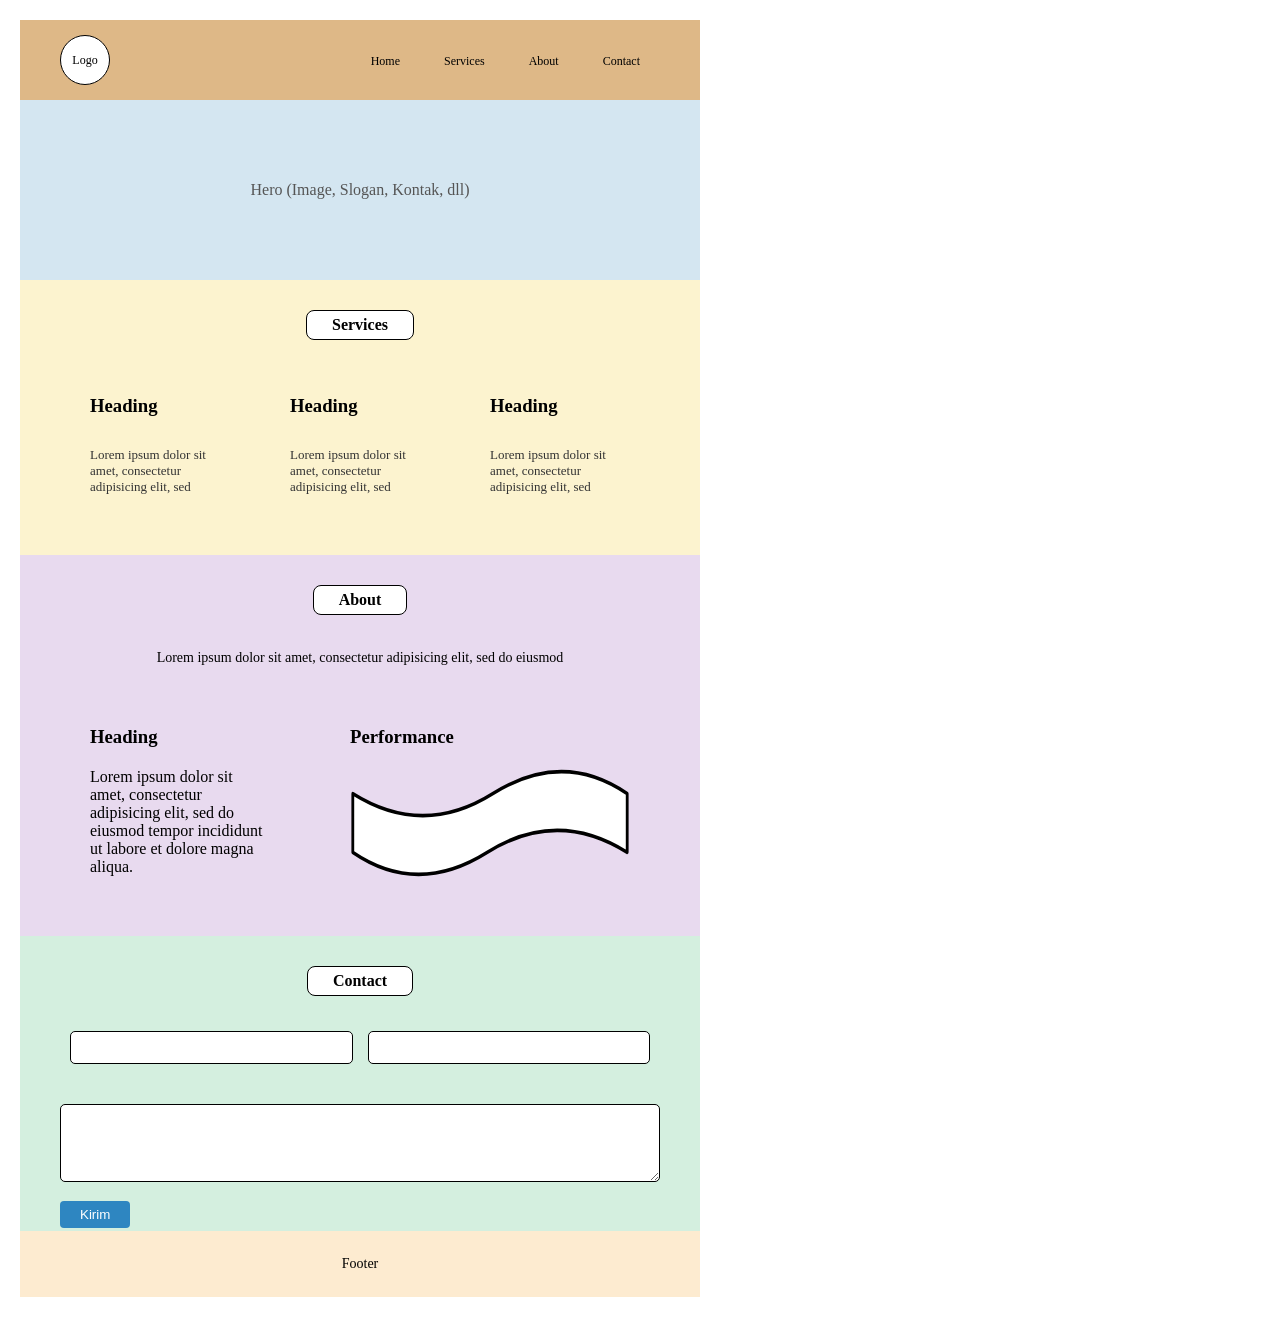
==== index.html @ 7a407e33 "Tambah index dan style untuk web03" ====
<!DOCTYPE html>
<html lang="id">
<head>
    <meta charset="UTF-8">
    <meta name="viewport" content="width=device-width, initial-scale=1.0">
    <title>Latihan Web 03</title>
    <link rel="stylesheet" href="style.css">
</head>
<body>
    <!-- Header / Navigasi -->
    <div class="header">
        <div class="logo">Logo</div>
        <div class="nav-menu">
            <a href="#">Home</a>
            <a href="#">Services</a>
            <a href="#">About</a>
            <a href="#">Contact</a>
        </div>
    </div>
    <!-- Hero Section -->
    <div class="hero">
        <p>Hero (Image, Slogan, Kontak, dll)</p>
    </div>
    <!-- Services Section -->
    <div class="services-section">
        <div class="section-title">Services</div>
        <div class="services-container">
            <div class="service-box">
                <h3>Heading</h3>
                <p>Lorem ipsum dolor sit amet, consectetur adipisicing elit, sed</p>
            </div>
            <div class="service-box">
                <h3>Heading</h3>
                <p>Lorem ipsum dolor sit amet, consectetur adipisicing elit, sed</p>
            </div>
            <div class="service-box">
                <h3>Heading</h3>
                <p>Lorem ipsum dolor sit amet, consectetur adipisicing elit, sed</p>
            </div>
        </div>
    </div>
    <!-- About Section -->
    <div class="about-section">
        <div class="section-title">About</div>
        <p class="about-desc">Lorem ipsum dolor sit amet, consectetur adipisicing elit, sed do eiusmod</p>
        <div class="about-content">
            <div class="about-left">
                <h3>Heading</h3>
                <p>Lorem ipsum dolor sit amet, consectetur adipisicing elit, sed do eiusmod tempor incididunt ut labore et dolore magna aliqua.</p>
            </div>
            <div class="wave-box">
                <h3>Performance</h3>
                <svg viewBox="0 0 500 150" preserveAspectRatio="none">
                <path 
                d="M 5,35 Q 130,95 255,35 T 495,35 L 495,115 Q 370,55 245,115 T 5,115 Z" 
                fill="#ffffff" 
                stroke="#000000" 
                stroke-width="5" 
                stroke-linejoin="round"
                />
                </svg>
            </div>
        </div>
    </div>
    <!-- Contact Section -->
    <div class="contact-section">
        <div class="section-title">Contact</div>
        <div class="form-row">
            <input type="text">
            <input type="text">
        </div>
        <textarea rows="4"></textarea>
        <button class="btn-kirim">Kirim</button>
    </div>
    <!-- Footer -->
    <div class="footer">
        <p>Footer</p>
    </div>

</body>
</html>
---- style.css ----
/* Pengaturan Dasar */
* {
    margin: 0;
    padding: 10px;
    box-sizing: border-box;
}

body {
    width: 700px;
}

.header {
    background-color:burlywood;
    padding: 15px 40px;
    display: flex;
    justify-content: space-between;
    align-items: center;
}

.logo {
    border: 1px solid #000;
    border-radius: 50%;
    width: 50px;
    height: 50px;
    display: flex;
    align-items: center;
    justify-content: center;
    font-size: 12px;
    background-color: white;
}

.nav-menu a {
    text-decoration: none;
    color: #000;
    margin-left: 20px;
    font-size: 12px;
}

/* 2. Hero Section */
.hero {
    background-color: #d4e6f1;
    height: 180px;
    display: flex;
    align-items: center;
    justify-content: center;
    color: #555;
}

/* 3. Services Section */
.services-section {
    background-color: #fcf3cf;
    padding: 30px 40px;
    text-align: center;
}

.section-title {
    border: 1px solid #000;
    display: inline-block;
    padding: 5px 25px;
    border-radius: 8px;
    margin-bottom: 25px;
    font-weight: bold;
    background: #fff;
}

.services-container {
    display: flex;
    justify-content: space-between;
    gap: 20px;
}

.service-box {
    background: transparent;
    text-align: left;
    flex: 1;
}

.service-box h3 {
    margin-bottom: 10px;
}

.service-box p {
    font-size: 13px;
    color: #333;
}

/* 4. About Section */
.about-section {
    background-color: #e8daef;
    padding: 30px 40px;
    text-align: center;
}

.about-desc {
    margin-bottom: 20px;
    font-size: 14px;
}

.about-content {
    display: flex;
    justify-content: space-between;
    gap: 40px;
    text-align: left;
}

.about-left, .about-right {
    flex: 1;
}

.wave-box {
      width: 100%;
      max-width: 320px;
      height: 150px;
}

.wave-box svg {
      width: 100%;
      height: 100%;
}

/* 5. Contact Section */
.contact-section {
    background-color: #d4efdf;
    padding: 30px 40px;
    text-align: center;
}

.form-row {
    display: flex;
    gap: 15px;
    margin-bottom: 15px;
}

.form-row input, .contact-section textarea {
    width: 100%;
    padding: 8px;
    border: 1px solid #000;
    border-radius: 5px;
    background: #fff;
    margin-bottom: 15px;
}

.btn-kirim {
    background-color: #2e86c1;
    color: #fff;
    border: none;
    padding: 6px 20px;
    border-radius: 4px;
    cursor: pointer;
    float: left;
}

/* 6. Footer */
.footer {
    background-color: #fdebd0;
    text-align: center;
    padding: 15px;
    font-size: 14px;
    clear: both;
}
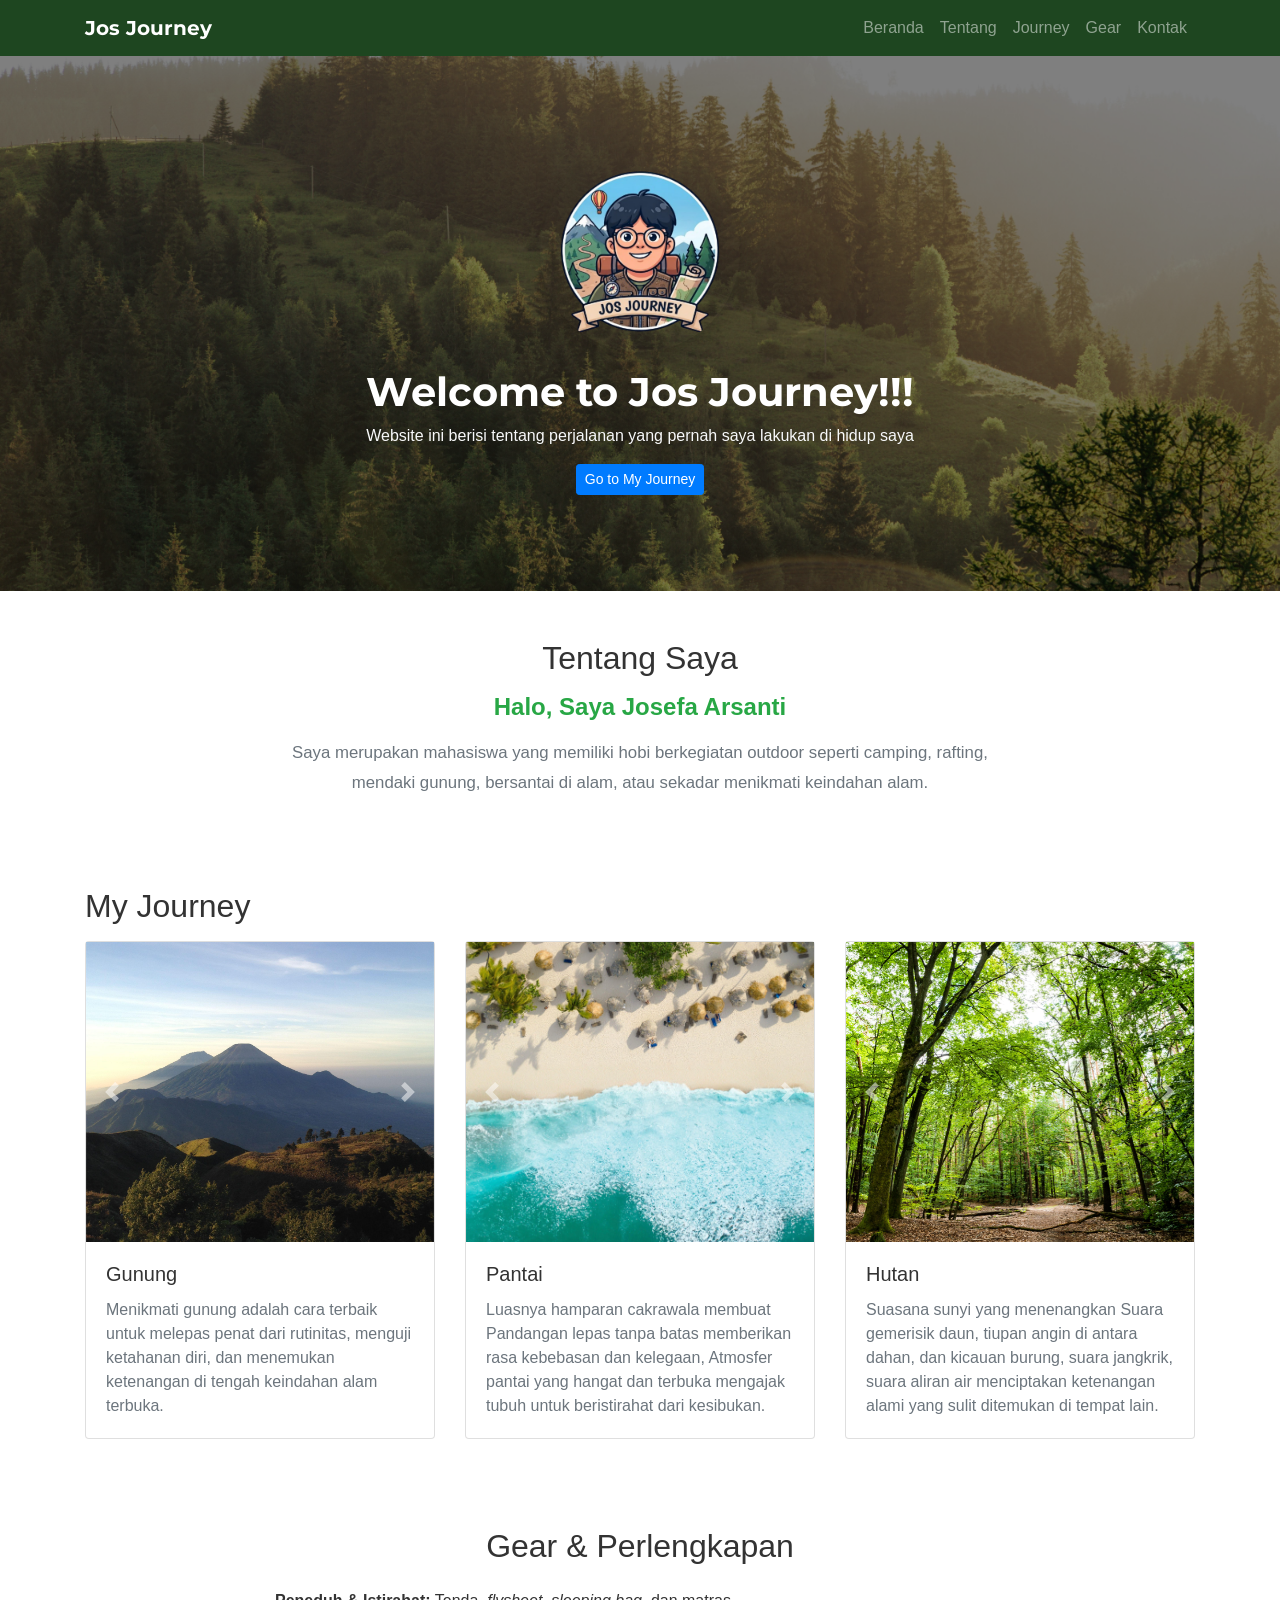
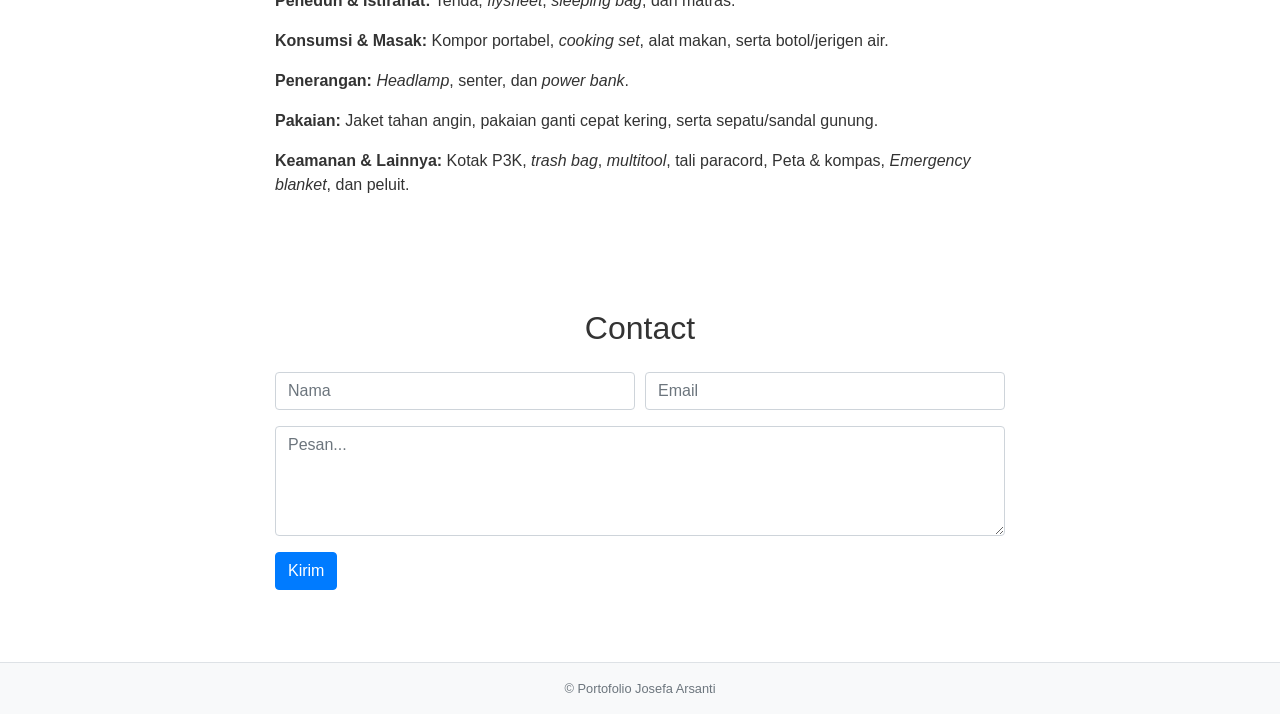
==== commit cd7f085c: "commit pertama web portfolio" ====
--- a/index.html
+++ b/index.html
@@ -1,81 +1,244 @@
 <!DOCTYPE html>
 <html lang="id">
+
 <head>
     <meta charset="UTF-8">
     <meta name="viewport" content="width=device-width, initial-scale=1.0">
-    <title>Latihan Web 03</title>
+    <title>Latihan_Web04_Josefa</title>
+    <link rel="stylesheet" href="https://cdn.jsdelivr.net/npm/bootstrap@4.6.2/dist/css/bootstrap.min.css">
+    <link href="https://fonts.googleapis.com/css2?family=Montserrat:wght@400;600;700&display=swap" rel="stylesheet">
     <link rel="stylesheet" href="style.css">
 </head>
+
 <body>
-    <!-- Header / Navigasi -->
-    <div class="header">
-        <div class="logo">Logo</div>
-        <div class="nav-menu">
-            <a href="#">Home</a>
-            <a href="#">Services</a>
-            <a href="#">About</a>
-            <a href="#">Contact</a>
-        </div>
-    </div>
-    <!-- Hero Section -->
-    <div class="hero">
-        <p>Hero (Image, Slogan, Kontak, dll)</p>
-    </div>
-    <!-- Services Section -->
-    <div class="services-section">
-        <div class="section-title">Services</div>
-        <div class="services-container">
-            <div class="service-box">
-                <h3>Heading</h3>
-                <p>Lorem ipsum dolor sit amet, consectetur adipisicing elit, sed</p>
-            </div>
-            <div class="service-box">
-                <h3>Heading</h3>
-                <p>Lorem ipsum dolor sit amet, consectetur adipisicing elit, sed</p>
-            </div>
-            <div class="service-box">
-                <h3>Heading</h3>
-                <p>Lorem ipsum dolor sit amet, consectetur adipisicing elit, sed</p>
-            </div>
-        </div>
-    </div>
-    <!-- About Section -->
-    <div class="about-section">
-        <div class="section-title">About</div>
-        <p class="about-desc">Lorem ipsum dolor sit amet, consectetur adipisicing elit, sed do eiusmod</p>
-        <div class="about-content">
-            <div class="about-left">
-                <h3>Heading</h3>
-                <p>Lorem ipsum dolor sit amet, consectetur adipisicing elit, sed do eiusmod tempor incididunt ut labore et dolore magna aliqua.</p>
-            </div>
-            <div class="wave-box">
-                <h3>Performance</h3>
-                <svg viewBox="0 0 500 150" preserveAspectRatio="none">
-                <path 
-                d="M 5,35 Q 130,95 255,35 T 495,35 L 495,115 Q 370,55 245,115 T 5,115 Z" 
-                fill="#ffffff" 
-                stroke="#000000" 
-                stroke-width="5" 
-                stroke-linejoin="round"
-                />
-                </svg>
-            </div>
-        </div>
-    </div>
-    <!-- Contact Section -->
-    <div class="contact-section">
-        <div class="section-title">Contact</div>
-        <div class="form-row">
-            <input type="text">
-            <input type="text">
-        </div>
-        <textarea rows="4"></textarea>
-        <button class="btn-kirim">Kirim</button>
-    </div>
+
+    <!-- Navbar -->
+    <nav class="navbar navbar-expand-lg navbar-dark bg-secondary">
+        <div class="container">
+            <a class="navbar-brand" href="#">Jos Journey</a>
+            <button class="navbar-toggler" type="button" data-toggle="collapse" data-target="#navbarNav">
+                <span class="navbar-toggler-icon"></span>
+            </button>
+            <div class="collapse navbar-collapse" id="navbarNav">
+                <ul class="navbar-nav ml-auto">
+                    <li class="nav-item"><a class="nav-link" href="#beranda">Beranda</a></li>
+                    <li class="nav-item"><a class="nav-link" href="#tentang">Tentang</a></li>
+                    <li class="nav-item"><a class="nav-link" href="#proyek">Journey</a></li>
+                    <li class="nav-item"><a class="nav-link" href="#gear">Gear</a></li>
+                    <li class="nav-item"><a class="nav-link" href="#gear">Kontak</a></li>
+                </ul>
+            </div>
+        </div>
+    </nav>
+
+    <!-- Beranda -->
+    <section id="beranda" class="container-fluid hero-section text-center py-5">
+        <div class="container py-5">
+            <!-- Tambahkan foto di sini -->
+            <img src="logosantimuka.png" alt="Logo" class="rounded-circle mb-3 shadow foto-profil">
+            <h1 class="display-5 text-white font-weight-bold">Welcome to Jos Journey!!!</h1>
+            <p class="text-light">Website ini berisi tentang perjalanan yang pernah saya lakukan di hidup saya</p>
+            <a href="#proyek" class="btn btn-primary btn-sm">Go to My Journey</a>
+        </div>
+    </section>
+
+    <!-- Tentang -->
+    <section id="tentang" class="container py-5 text-center">
+        <div class="row justify-content-center">
+            <div class="col-md-8">
+                <h2 class="mb-3">Tentang Saya</h2>
+                <h4 class="font-weight-bold mb-3 nama-hijau">Halo, Saya Josefa Arsanti</h4>
+                <p class="text-muted lead" style="font-size: 1.05rem; line-height: 1.8;">
+                    Saya merupakan mahasiswa yang memiliki hobi berkegiatan outdoor seperti camping,
+                    rafting, mendaki gunung, bersantai di alam, atau sekadar menikmati keindahan alam.
+                </p>
+            </div>
+        </div>
+    </section>
+
+    <!-- Proyek -->
+    <section id="proyek" class="container py-4">
+        <h2>My Journey</h2>
+        <div class="row mt-3">
+            <!-- Kartu 1: Gunung dengan Carousel Foto Geser -->
+            <div class="col-md-4">
+                <div class="card mb-3">
+                    <!-- Komponen Carousel Slider Foto -->
+                    <div id="carouselGunung" class="carousel slide" data-ride="carousel">
+                        <div class="carousel-inner">
+                            <div class="carousel-item active">
+                                <img src="prau.jpg" class="d-block w-100" alt="Gunung 1"
+                                    style="height: 300px; object-fit: cover;">
+                            </div>
+                            <div class="carousel-item">
+                                <img src="merbabu.jpg" class="d-block w-100" alt="Gunung 2"
+                                    style="height: 300px; object-fit: cover;">
+                            </div>
+                            <div class="carousel-item">
+                                <img src="mongkrang.jpeg" class="d-block w-100" alt="Gunung 3"
+                                    style="height: 300px; object-fit: cover;">
+                            </div>
+                        </div>
+                        <!-- Tombol Panah Kiri dan Kanan -->
+                        <a class="carousel-control-prev" href="#carouselGunung" role="button" data-slide="prev">
+                            <span class="carousel-control-prev-icon" aria-hidden="true"></span>
+                            <span class="sr-only">Previous</span>
+                        </a>
+                        <a class="carousel-control-next" href="#carouselGunung" role="button" data-slide="next">
+                            <span class="carousel-control-next-icon" aria-hidden="true"></span>
+                            <span class="sr-only">Next</span>
+                        </a>
+                    </div>
+                    <!-- Akhir Carousel -->
+                    <div class="card-body">
+                        <h5 class="card-title">Gunung</h5>
+                        <p class="card-text text-muted">Menikmati gunung adalah cara terbaik untuk melepas penat dari
+                            rutinitas, menguji ketahanan diri, dan menemukan ketenangan di tengah keindahan alam
+                            terbuka.</p>
+                    </div>
+                </div>
+            </div>
+
+            <!-- Kartu 2: Pantai dengan Carousel Foto Geser -->
+            <div class="col-md-4">
+                <div class="card mb-3">
+                    <!-- Komponen Carousel Slider Foto Pantai -->
+                    <div id="carouselPantai" class="carousel slide" data-ride="carousel">
+                        <div class="carousel-inner">
+                            <div class="carousel-item active">
+                                <img src="pantai2.jpg" class="d-block w-100" alt="Pantai 1"
+                                    style="height: 300px; object-fit: cover;">
+                            </div>
+                            <div class="carousel-item">
+                                <img src="pantai1.jpg" class="d-block w-100" alt="Pantai 2"
+                                    style="height: 300px; object-fit: cover;">
+                            </div>
+                            <div class="carousel-item">
+                                <img src="sunset.jpg" class="d-block w-100" alt="Pantai 3"
+                                    style="height: 300px; object-fit: cover;">
+                            </div>
+                        </div>
+                        <!-- Tombol Panah Kiri dan Kanan -->
+                        <a class="carousel-control-prev" href="#carouselPantai" role="button" data-slide="prev">
+                            <span class="carousel-control-prev-icon" aria-hidden="true"></span>
+                            <span class="sr-only">Previous</span>
+                        </a>
+                        <a class="carousel-control-next" href="#carouselPantai" role="button" data-slide="next">
+                            <span class="carousel-control-next-icon" aria-hidden="true"></span>
+                            <span class="sr-only">Next</span>
+                        </a>
+                    </div>
+                    <!-- Akhir Carousel Pantai -->
+                    <div class="card-body">
+                        <h5 class="card-title">Pantai</h5>
+                        <p class="card-text text-muted">Luasnya hamparan cakrawala membuat Pandangan lepas tanpa batas
+                            memberikan rasa kebebasan dan kelegaan, Atmosfer pantai yang hangat dan terbuka mengajak
+                            tubuh untuk beristirahat dari kesibukan.</p>
+                    </div>
+                </div>
+            </div>
+            <!-- Kartu 2: hutan dengan Carousel Foto Geser -->
+            <div class="col-md-4">
+                <div class="card mb-3">
+                    <!-- Komponen Carousel Slider Foto Pantai -->
+                    <div id="carouselHutan" class="carousel slide" data-ride="carousel">
+                        <div class="carousel-inner">
+                            <div class="carousel-item active">
+                                <img src="hutan1.jpg" class="d-block w-100" alt="Hutan 1"
+                                    style="height: 300px; object-fit: cover;">
+                            </div>
+                            <div class="carousel-item">
+                                <img src="hutan2.jpg" class="d-block w-100" alt="Hutan 2"
+                                    style="height: 300px; object-fit: cover;">
+                            </div>
+                            <div class="carousel-item">
+                                <img src="hutan3.jpg" class="d-block w-100" alt="Hutan 3"
+                                    style="height: 300px; object-fit: cover;">
+                            </div>
+                        </div>
+                        <!-- Tombol Panah Kiri dan Kanan -->
+                        <a class="carousel-control-prev" href="#carouselHutan" role="button" data-slide="prev">
+                            <span class="carousel-control-prev-icon" aria-hidden="true"></span>
+                            <span class="sr-only">Previous</span>
+                        </a>
+                        <a class="carousel-control-next" href="#carouselHutan" role="button" data-slide="next">
+                            <span class="carousel-control-next-icon" aria-hidden="true"></span>
+                            <span class="sr-only">Next</span>
+                        </a>
+                    </div>
+                    <!-- Akhir Carousel hutan -->
+                    <div class="card-body">
+                        <h5 class="card-title">Hutan</h5>
+                        <p class="card-text text-muted">Suasana sunyi yang menenangkan Suara gemerisik
+                            daun, tiupan angin di antara dahan, dan kicauan burung, suara jangkrik, suara aliran air
+                            menciptakan ketenangan alami yang
+                            sulit ditemukan di tempat lain.</p>
+                    </div>
+                </div>
+            </div>
+        </div>
+    </section>
+
+    <!-- Gear / Perlengkapan Outdoor -->
+    <section id="gear" class="container py-5">
+        <div class="row justify-content-center">
+            <div class="col-md-8">
+                <h2 class="mb-4 text-center">Gear & Perlengkapan</h2>
+                <ul class="list-unstyled">
+                    <li class="mb-3">
+                        <strong>Peneduh & Istirahat:</strong> Tenda, <em>flysheet</em>, <em>sleeping bag</em>, dan
+                        matras.
+                    </li>
+                    <li class="mb-3">
+                        <strong>Konsumsi & Masak:</strong> Kompor portabel, <em>cooking set</em>, alat makan, serta
+                        botol/jerigen air.
+                    </li>
+                    <li class="mb-3">
+                        <strong>Penerangan:</strong> <em>Headlamp</em>, senter, dan <em>power bank</em>.
+                    </li>
+                    <li class="mb-3">
+                        <strong>Pakaian:</strong> Jaket tahan angin, pakaian ganti cepat kering, serta sepatu/sandal
+                        gunung.
+                    </li>
+                    <li class="mb-3">
+                        <strong>Keamanan & Lainnya:</strong> Kotak P3K, <em>trash bag</em>, <em>multitool</em>, tali
+                        paracord, Peta & kompas, <em>Emergency blanket</em>, dan peluit.
+                    </li>
+                </ul>
+            </div>
+        </div>
+    </section>
+
+    <!-- Contact -->
+    <section id="kontak" class="container py-5">
+        <div class="row justify-content-center">
+            <div class="col-md-8">
+                <h2 class="text-center mb-4">Contact</h2>
+                <form>
+                    <div class="form-row">
+                        <div class="form-group col-md-6">
+                            <input type="text" class="form-control" placeholder="Nama">
+                        </div>
+                        <div class="form-group col-md-6">
+                            <input type="email" class="form-control" placeholder="Email">
+                        </div>
+                    </div>
+                    <div class="form-group">
+                        <textarea class="form-control" rows="4" placeholder="Pesan..."></textarea>
+                    </div>
+                    <button type="submit" class="btn btn-primary">Kirim</button>
+                </form>
+            </div>
+        </div>
+    </section>
+
     <!-- Footer -->
-    <div class="footer">
-        <p>Footer</p>
-    </div>
-
+    <footer class="text-center py-3 bg-light border-top mt-4">
+        <p class="text-muted small mb-0">&copy; Portofolio Josefa Arsanti</p>
+    </footer>
+    <!-- Bootstrap JS -->
+    <script src="https://cdn.jsdelivr.net/npm/jquery@3.5.1/dist/jquery.slim.min.js"></script>
+    <script src="https://cdn.jsdelivr.net/npm/bootstrap@4.6.2/dist/js/bootstrap.bundle.min.js"></script>
 </body>
+
 </html>
--- a/style.css
+++ b/style.css
@@ -1,160 +1,47 @@
-/* Pengaturan Dasar */
-* {
-    margin: 0;
-    padding: 10px;
-    box-sizing: border-box;
+body {
+    color: #333;
 }
 
-body {
-    width: 700px;
+section {
+    padding-top: 20px;
+    padding-bottom: 20px;
 }
 
-.header {
-    background-color:burlywood;
-    padding: 15px 40px;
-    display: flex;
-    justify-content: space-between;
-    align-items: center;
+.navbar-brand, h1 {
+    font-family: 'Montserrat', sans-serif;
+    font-weight: 700;
 }
 
-.logo {
-    border: 1px solid #000;
-    border-radius: 50%;
-    width: 50px;
-    height: 50px;
+.navbar.bg-secondary {
+    background-color: #1e4620 !important;
+}
+
+.hero-section {
+    background: linear-gradient(rgba(0, 0, 0, 0.5), rgba(0, 0, 0, 0.5)), url('fotoalam.jpg');
+    background-size: cover;
+    background-position: center;
+    background-repeat: no-repeat;
+    min-height: 400px;
     display: flex;
     align-items: center;
     justify-content: center;
-    font-size: 12px;
-    background-color: white;
 }
 
-.nav-menu a {
-    text-decoration: none;
-    color: #000;
-    margin-left: 20px;
-    font-size: 12px;
+.nama-hijau {
+    color: #28a745;
 }
 
-/* 2. Hero Section */
-.hero {
-    background-color: #d4e6f1;
-    height: 180px;
-    display: flex;
-    align-items: center;
-    justify-content: center;
-    color: #555;
+.foto-profil {
+    width: 200px;
+    height: 200px;
+    object-fit: cover;
 }
 
-/* 3. Services Section */
-.services-section {
-    background-color: #fcf3cf;
-    padding: 30px 40px;
-    text-align: center;
+.nama-hijau {
+    color: #28a745;
 }
 
-.section-title {
-    border: 1px solid #000;
-    display: inline-block;
-    padding: 5px 25px;
-    border-radius: 8px;
-    margin-bottom: 25px;
-    font-weight: bold;
-    background: #fff;
-}
-
-.services-container {
-    display: flex;
-    justify-content: space-between;
-    gap: 20px;
-}
-
-.service-box {
-    background: transparent;
-    text-align: left;
-    flex: 1;
-}
-
-.service-box h3 {
-    margin-bottom: 10px;
-}
-
-.service-box p {
-    font-size: 13px;
-    color: #333;
-}
-
-/* 4. About Section */
-.about-section {
-    background-color: #e8daef;
-    padding: 30px 40px;
-    text-align: center;
-}
-
-.about-desc {
-    margin-bottom: 20px;
-    font-size: 14px;
-}
-
-.about-content {
-    display: flex;
-    justify-content: space-between;
-    gap: 40px;
-    text-align: left;
-}
-
-.about-left, .about-right {
-    flex: 1;
-}
-
-.wave-box {
-      width: 100%;
-      max-width: 320px;
-      height: 150px;
-}
-
-.wave-box svg {
-      width: 100%;
-      height: 100%;
-}
-
-/* 5. Contact Section */
-.contact-section {
-    background-color: #d4efdf;
-    padding: 30px 40px;
-    text-align: center;
-}
-
-.form-row {
-    display: flex;
-    gap: 15px;
-    margin-bottom: 15px;
-}
-
-.form-row input, .contact-section textarea {
-    width: 100%;
-    padding: 8px;
-    border: 1px solid #000;
-    border-radius: 5px;
-    background: #fff;
-    margin-bottom: 15px;
-}
-
-.btn-kirim {
-    background-color: #2e86c1;
-    color: #fff;
-    border: none;
-    padding: 6px 20px;
-    border-radius: 4px;
-    cursor: pointer;
-    float: left;
-}
-
-/* 6. Footer */
-.footer {
-    background-color: #fdebd0;
-    text-align: center;
-    padding: 15px;
-    font-size: 14px;
-    clear: both;
+.deskripsi-tentang {
+    font-size: 1.05rem;
+    line-height: 1.8;
 }
